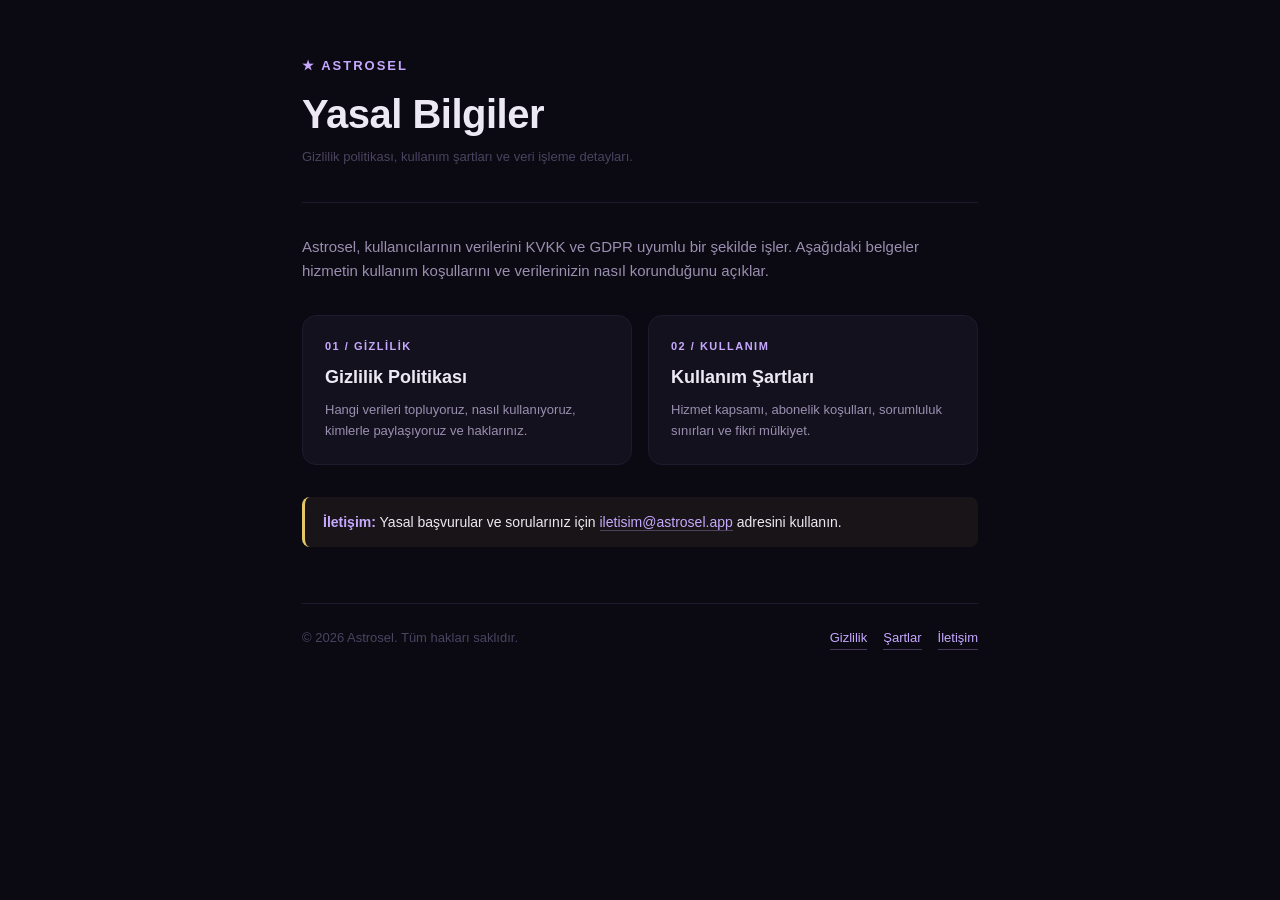
==== index.html @ a91c6a81 "init: privacy + terms HTML (Apple Guideline 3.1.2 compliant)" ====
<!DOCTYPE html>
<html lang="tr">
<head>
  <meta charset="UTF-8">
  <meta name="viewport" content="width=device-width, initial-scale=1.0">
  <meta name="theme-color" content="#0B0912">
  <title>Astrosel — Yasal</title>
  <meta name="description" content="Astrosel gizlilik politikası ve kullanım şartları.">
  <link rel="stylesheet" href="styles.css">
  <link rel="icon" type="image/png" href="https://astrosel.app/favicon.png">
</head>
<body>
  <div class="shell">
    <header class="page">
      <div class="brand">★ Astrosel</div>
      <h1>Yasal Bilgiler</h1>
      <p class="meta">Gizlilik politikası, kullanım şartları ve veri işleme detayları.</p>
    </header>

    <main class="content">
      <p>
        Astrosel, kullanıcılarının verilerini KVKK ve GDPR uyumlu bir şekilde işler.
        Aşağıdaki belgeler hizmetin kullanım koşullarını ve verilerinizin nasıl korunduğunu açıklar.
      </p>

      <nav class="cards" aria-label="Yasal belgeler">
        <a class="card" href="privacy.html">
          <span class="label">01 / Gizlilik</span>
          <h3>Gizlilik Politikası</h3>
          <p>Hangi verileri topluyoruz, nasıl kullanıyoruz, kimlerle paylaşıyoruz ve haklarınız.</p>
        </a>
        <a class="card" href="terms.html">
          <span class="label">02 / Kullanım</span>
          <h3>Kullanım Şartları</h3>
          <p>Hizmet kapsamı, abonelik koşulları, sorumluluk sınırları ve fikri mülkiyet.</p>
        </a>
      </nav>

      <div class="callout" style="margin-top: 32px;">
        <strong>İletişim:</strong> Yasal başvurular ve sorularınız için
        <a href="mailto:iletisim@astrosel.app">iletisim@astrosel.app</a> adresini kullanın.
      </div>
    </main>

    <footer class="page">
      <div>© 2026 Astrosel. Tüm hakları saklıdır.</div>
      <div class="links">
        <a href="privacy.html">Gizlilik</a>
        <a href="terms.html">Şartlar</a>
        <a href="mailto:iletisim@astrosel.app">İletişim</a>
      </div>
    </footer>
  </div>
</body>
</html>
</content>
</invoke>
---- styles.css ----
/* Astrosel Legal Pages — shared styles */
:root {
  --bg: #0B0912;
  --surface: #14111E;
  --border: #1E1B2E;
  --text: #EDE9F4;
  --text-muted: #9A8FB0;
  --text-dim: #4A4460;
  --accent: #C6A9FF;
  --accent-2: #7C4DFF;
  --gold: #E4C76B;
  --link: #C6A9FF;
  --link-hover: #E8DEFF;
  --max-w: 740px;
  --radius: 14px;
}

* {
  box-sizing: border-box;
  margin: 0;
  padding: 0;
}

html {
  scroll-behavior: smooth;
}

body {
  background: var(--bg);
  color: var(--text);
  font-family: -apple-system, BlinkMacSystemFont, "Segoe UI", Inter, Helvetica, Arial, sans-serif;
  line-height: 1.6;
  -webkit-font-smoothing: antialiased;
  text-rendering: optimizeLegibility;
}

.shell {
  max-width: var(--max-w);
  margin: 0 auto;
  padding: clamp(24px, 5vw, 56px) clamp(20px, 4vw, 32px);
}

header.page {
  border-bottom: 1px solid var(--border);
  padding-bottom: 20px;
  margin-bottom: 32px;
}

header.page .brand {
  display: flex;
  align-items: center;
  gap: 12px;
  color: var(--accent);
  font-size: 13px;
  letter-spacing: 2px;
  text-transform: uppercase;
  font-weight: 700;
  margin-bottom: 14px;
}

header.page h1 {
  font-size: clamp(28px, 5vw, 40px);
  font-weight: 800;
  letter-spacing: -0.5px;
  line-height: 1.15;
  color: var(--text);
}

header.page .meta {
  margin-top: 10px;
  color: var(--text-dim);
  font-size: 13px;
}

main.content {
  color: var(--text-muted);
  font-size: 15px;
}

.intro {
  background: var(--surface);
  border: 1px solid var(--border);
  border-radius: var(--radius);
  padding: 18px 20px;
  margin-bottom: 32px;
  color: var(--text-muted);
}

h2 {
  margin-top: 36px;
  margin-bottom: 12px;
  font-size: 18px;
  font-weight: 800;
  color: var(--accent);
  letter-spacing: 0.2px;
}

h3 {
  margin-top: 22px;
  margin-bottom: 8px;
  font-size: 15px;
  font-weight: 700;
  color: var(--gold);
}

p {
  margin-bottom: 14px;
}

ul,
ol {
  padding-left: 22px;
  margin-bottom: 16px;
}

li {
  margin-bottom: 6px;
}

strong {
  color: var(--accent);
  font-weight: 700;
}

code,
.kbd {
  font-family: "SF Mono", Monaco, "JetBrains Mono", Consolas, monospace;
  font-size: 13px;
  background: rgba(124, 77, 255, 0.12);
  padding: 2px 6px;
  border-radius: 4px;
  color: var(--accent);
}

a {
  color: var(--link);
  text-decoration: none;
  border-bottom: 1px solid rgba(198, 169, 255, 0.3);
  transition: border-color 0.15s, color 0.15s;
}

a:hover {
  color: var(--link-hover);
  border-bottom-color: var(--link-hover);
}

.callout {
  border-left: 3px solid var(--gold);
  background: rgba(228, 199, 107, 0.06);
  padding: 14px 18px;
  border-radius: 8px;
  margin: 18px 0;
  color: var(--text);
  font-size: 14px;
}

footer.page {
  margin-top: 56px;
  padding-top: 24px;
  border-top: 1px solid var(--border);
  display: flex;
  flex-wrap: wrap;
  gap: 20px;
  justify-content: space-between;
  color: var(--text-dim);
  font-size: 13px;
}

footer.page .links {
  display: flex;
  gap: 16px;
  flex-wrap: wrap;
}

/* Index page card layout */
.cards {
  display: grid;
  gap: 16px;
  grid-template-columns: 1fr;
  margin-top: 32px;
}

@media (min-width: 640px) {
  .cards {
    grid-template-columns: 1fr 1fr;
  }
}

.card {
  display: block;
  background: var(--surface);
  border: 1px solid var(--border);
  border-radius: var(--radius);
  padding: 22px;
  color: var(--text);
  transition: transform 0.15s, border-color 0.15s, background 0.15s;
  border-bottom: 1px solid var(--border); /* override link underline */
}

.card:hover {
  transform: translateY(-2px);
  border-color: rgba(198, 169, 255, 0.3);
  background: #18142A;
}

.card .label {
  color: var(--accent);
  font-size: 11px;
  font-weight: 700;
  letter-spacing: 1.5px;
  text-transform: uppercase;
  margin-bottom: 8px;
  display: block;
}

.card h3 {
  margin: 0 0 8px 0;
  font-size: 18px;
  color: var(--text);
}

.card p {
  margin: 0;
  color: var(--text-muted);
  font-size: 13px;
}
</content>
</invoke>
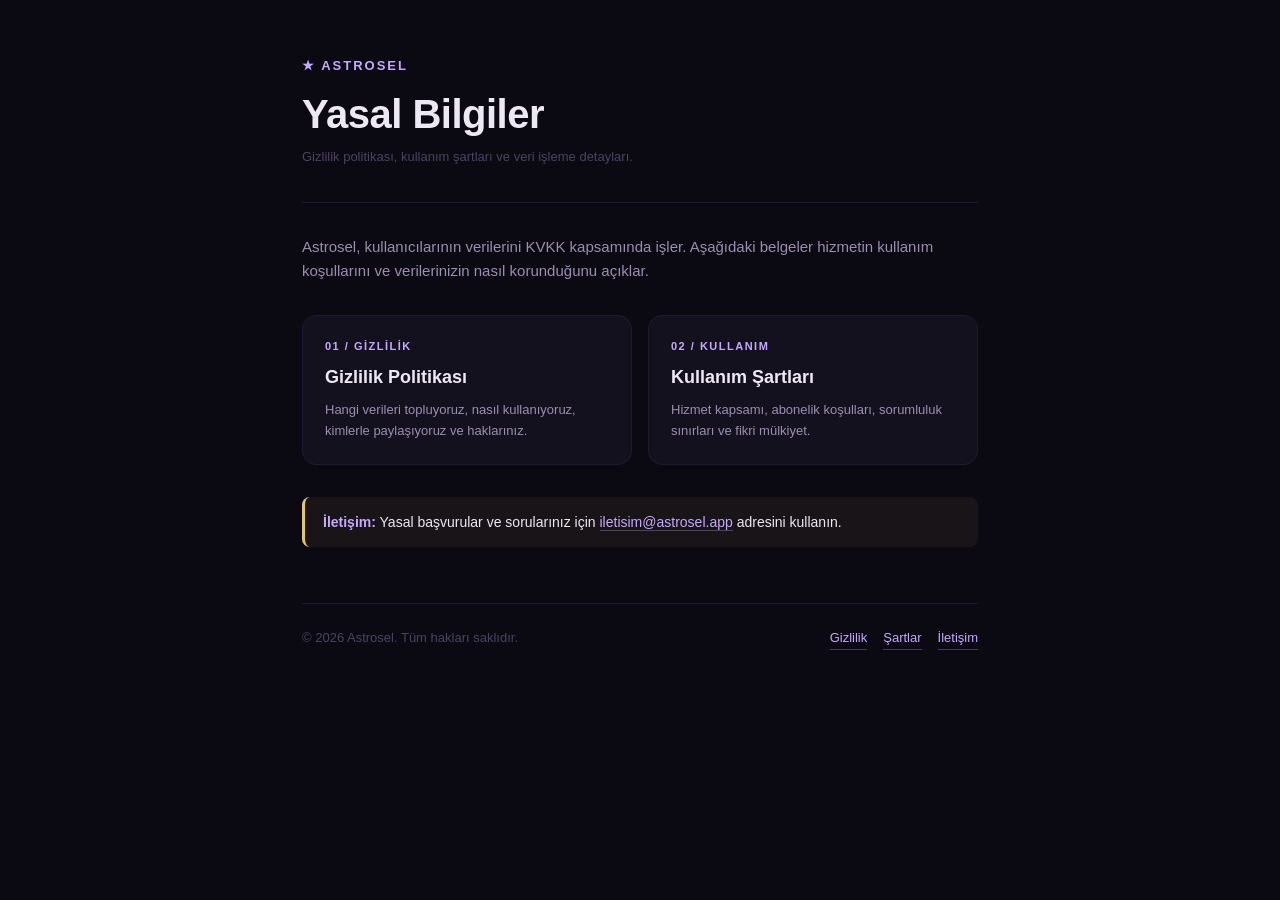
==== commit 5c61c0b3: "fix(legal): removed B1 widget, H-1 reklamsiz, H-2 ZDR, H-3 GDPR uyumlu, H-4 dead URL; Son guncelleme" ====
--- a/index.html
+++ b/index.html
@@ -19,7 +19,8 @@
 
     <main class="content">
       <p>
-        Astrosel, kullanıcılarının verilerini KVKK ve GDPR uyumlu bir şekilde işler.
+        <!-- 2026-09-08 · H-3: "ve GDPR uyumlu" çıkarıldı (K50 — uyum ölçümü yok). -->
+        Astrosel, kullanıcılarının verilerini KVKK kapsamında işler.
         Aşağıdaki belgeler hizmetin kullanım koşullarını ve verilerinizin nasıl korunduğunu açıklar.
       </p>
 
